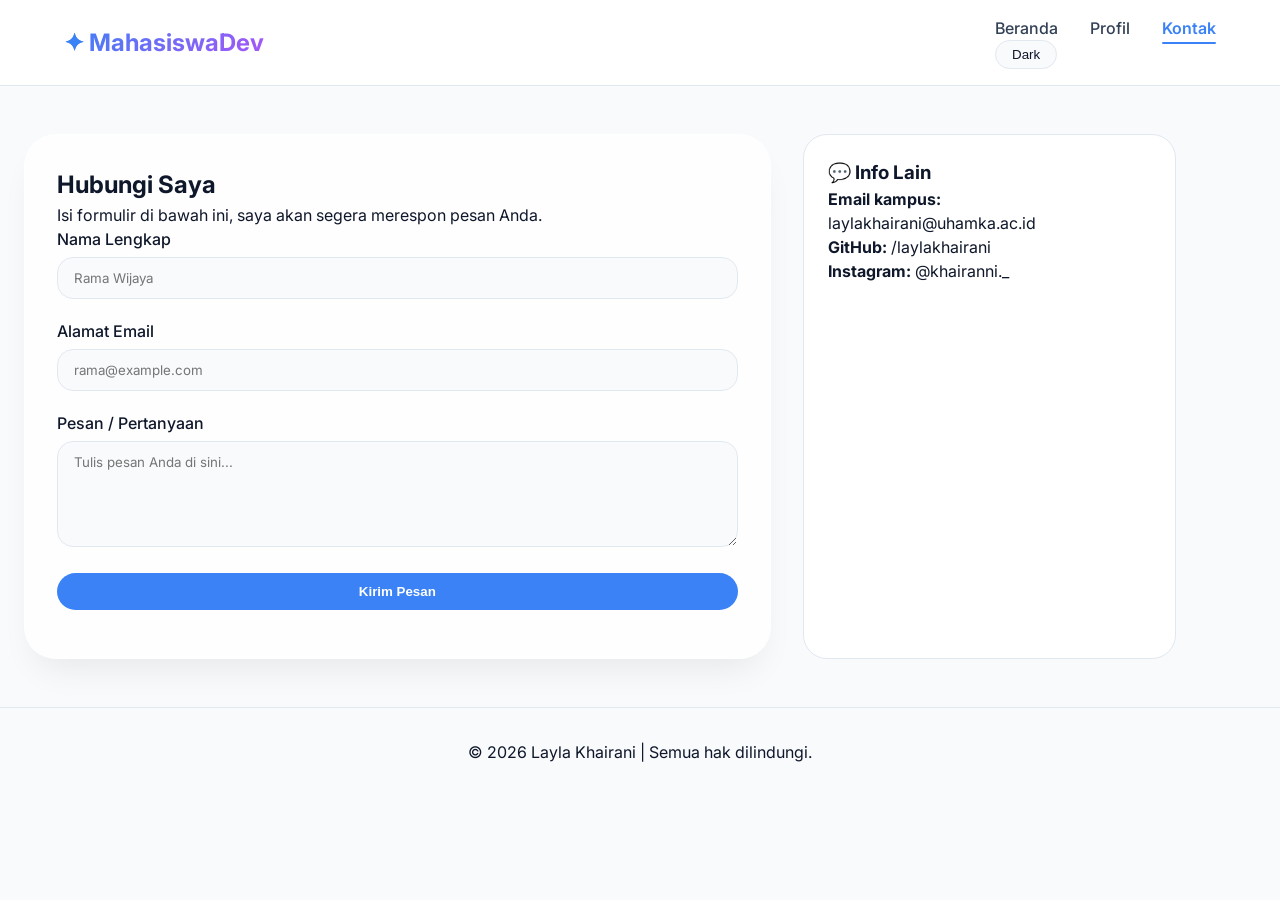
==== kontak.html @ 696b8a8e "Add files via upload" ====
<!doctype html>
<html lang="id">
  <head>
    <meta charset="UTF-8" />
    <meta name="viewport" content="width=device-width, initial-scale=1.0" />
    <title>Kontak | Portfolio Mahasiswa</title>
    <link rel="stylesheet" href="style.css" />
    <link
      href="https://fonts.googleapis.com/css2?family=Inter:opsz,wght@14..32,300;14..32,400;14..32,600;14..32,700&display=swap"
      rel="stylesheet"
    />
    <script src="script.js" defer></script>
  </head>
  <body>
    <header>
      <div class="container header-container">
        <div class="logo"><span class="logo-icon">✦</span> MahasiswaDev</div>
        <nav>
          <ul class="nav-links">
            <li><a href="index.html" class="nav-link">Beranda</a></li>
            <li><a href="profil.html" class="nav-link">Profil</a></li>
            <li><a href="kontak.html" class="nav-link active">Kontak</a></li>
          </ul>
          <button id="darkModeToggle" class="dark-toggle">Dark</button>
        </nav>
      </div>
    </header>

    <main>
      <div class="container contact-wrapper">
        <div class="glass-card contact-card">
          <h2>Hubungi Saya</h2>
          <p>
            Isi formulir di bawah ini, saya akan segera merespon pesan Anda.
          </p>
          <form id="contactForm" class="contact-form">
            <div class="form-group">
              <label for="name"
                >Nama Lengkap <span class="required"></span
              ></label>
              <input
                type="text"
                id="name"
                name="name"
                placeholder="Rama Wijaya"
                autocomplete="off"
              />
              <div class="error-msg" id="nameError"></div>
            </div>
            <div class="form-group">
              <label for="email"
                >Alamat Email <span class="required"></span
              ></label>
              <input
                type="email"
                id="email"
                name="email"
                placeholder="rama@example.com"
              />
              <div class="error-msg" id="emailError"></div>
            </div>
            <div class="form-group">
              <label for="message">Pesan / Pertanyaan</label>
              <textarea
                id="message"
                name="message"
                rows="5"
                placeholder="Tulis pesan Anda di sini..."
              ></textarea>
            </div>
            <button type="submit" class="btn-primary submit-btn">
              Kirim Pesan
            </button>
          </form>
          <div id="formStatus" class="form-status"></div>
        </div>
        <div class="contact-info modern-card">
          <h3>💬 Info Lain</h3>
          <p><strong>Email kampus:</strong> laylakhairani@uhamka.ac.id</p>
          <p><strong>GitHub:</strong> /laylakhairani</p>
          <p><strong>Instagram:</strong> @khairanni._</p>
        </div>
      </div>
    </main>

    <footer>
      <div class="container">
        <p>© 2026 Layla Khairani | Semua hak dilindungi.</p>
      </div>
    </footer>
  </body>
</html>
---- style.css ----
/* Reset & Base */
* {
  margin: 0;
  padding: 0;
  box-sizing: border-box;
  transition:
    background-color 0.3s ease,
    color 0.2s ease,
    border-color 0.2s;
}

:root {
  --bg-primary: #f8fafc;
  --bg-secondary: #ffffff;
  --text-primary: #0f172a;
  --text-secondary: #334155;
  --accent: #3b82f6;
  --accent-glow: rgba(59, 130, 246, 0.3);
  --card-bg: rgba(255, 255, 255, 0.8);
  --border-light: #e2e8f0;
  --shadow: 0 20px 35px -12px rgba(0, 0, 0, 0.08);
}

body.dark {
  --bg-primary: #0f172a;
  --bg-secondary: #1e293b;
  --text-primary: #f1f5f9;
  --text-secondary: #cbd5e1;
  --card-bg: rgba(30, 41, 59, 0.85);
  --border-light: #334155;
  --shadow: 0 20px 35px -12px rgba(0, 0, 0, 0.3);
}

body {
  font-family: "Inter", sans-serif;
  background: var(--bg-primary);
  color: var(--text-primary);
  line-height: 1.5;
}

.container {
  max-width: 1200px;
  margin: 0 auto;
  padding: 0 24px;
}

/* Header & Navbar */
header {
  background: var(--bg-secondary);
  backdrop-filter: blur(10px);
  border-bottom: 1px solid var(--border-light);
  position: sticky;
  top: 0;
  z-index: 100;
}

.header-container {
  display: flex;
  justify-content: space-between;
  align-items: center;
  padding: 1rem 24px;
  flex-wrap: wrap;
}

.logo {
  font-weight: 700;
  font-size: 1.5rem;
  background: linear-gradient(135deg, var(--accent), #a855f7);
  background-clip: text;
  -webkit-background-clip: text;
  color: transparent;
}

.logo-icon {
  background: none;
  color: var(--accent);
}

.nav-links {
  display: flex;
  gap: 2rem;
  list-style: none;
}

.nav-link {
  text-decoration: none;
  font-weight: 500;
  color: var(--text-secondary);
  transition: 0.2s;
  position: relative;
}

.nav-link:hover {
  color: var(--accent);
}

.nav-link.active {
  color: var(--accent);
  font-weight: 600;
}

.nav-link.active::after {
  content: "";
  position: absolute;
  bottom: -6px;
  left: 0;
  width: 100%;
  height: 2px;
  background: var(--accent);
  border-radius: 4px;
}

.dark-toggle {
  background: var(--bg-primary);
  border: 1px solid var(--border-light);
  border-radius: 40px;
  padding: 6px 16px;
  cursor: pointer;
  font-weight: 500;
  color: var(--text-primary);
  transition: 0.2s;
}

.dark-toggle:hover {
  background: var(--accent);
  color: white;
  transform: scale(0.96);
}

/* Glass Card & Modern */
.glass-card {
  background: var(--card-bg);
  backdrop-filter: blur(12px);
  border-radius: 2rem;
  border: 1px solid rgba(255, 255, 255, 0.2);
  box-shadow: var(--shadow);
  padding: 2rem;
}

.modern-card {
  background: var(--bg-secondary);
  border-radius: 1.5rem;
  padding: 1.5rem;
  transition: all 0.3s ease;
  border: 1px solid var(--border-light);
}

.modern-card:hover {
  transform: translateY(-6px);
  box-shadow: 0 20px 30px -12px rgba(0, 0, 0, 0.15);
}

.btn-primary {
  background: var(--accent);
  color: white;
  padding: 0.7rem 1.5rem;
  border-radius: 2rem;
  text-decoration: none;
  font-weight: 600;
  display: inline-block;
  transition: 0.2s;
  border: none;
  cursor: pointer;
}

.btn-primary:hover {
  background: #2563eb;
  transform: scale(1.02);
  box-shadow: 0 8px 20px var(--accent-glow);
}

.btn-outline {
  border: 1.5px solid var(--accent);
  background: transparent;
  color: var(--accent);
  padding: 0.7rem 1.5rem;
  border-radius: 2rem;
  text-decoration: none;
  font-weight: 600;
  transition: 0.2s;
}

.btn-outline:hover {
  background: var(--accent);
  color: white;
}

/* Hero Index */
.hero {
  margin: 2rem 0 3rem;
}

.hero-content {
  display: flex;
  gap: 2rem;
  flex-wrap: wrap;
  align-items: center;
}

.profile-photo {
  width: 180px;
  height: 180px;
  border-radius: 50%;
  object-fit: cover;
  border: 4px solid var(--accent);
  box-shadow: 0 20px 30px -10px rgba(0, 0, 0, 0.2);
}

.gradient-text {
  background: linear-gradient(135deg, var(--accent), #c084fc);
  background-clip: text;
  -webkit-background-clip: text;
  color: transparent;
}

.badge {
  background: rgba(59, 130, 246, 0.15);
  padding: 4px 12px;
  border-radius: 40px;
  font-size: 0.8rem;
  font-weight: 600;
}

.highlights {
  display: flex;
  gap: 1.5rem;
  flex-wrap: wrap;
  margin: 3rem 0;
}

/* Profil Page */
.profile-grid {
  display: grid;
  grid-template-columns: 1fr 1.2fr;
  gap: 2rem;
  margin: 2rem 0;
}

.identity-list li {
  display: flex;
  justify-content: space-between;
  padding: 0.8rem 0;
  border-bottom: 1px solid var(--border-light);
}

.extra-description.hidden {
  display: none;
}

.extra-description.show {
  display: block;
  margin-top: 1rem;
}

.btn-readmore {
  background: none;
  border: none;
  color: var(--accent);
  font-weight: 600;
  cursor: pointer;
  margin-top: 1rem;
  font-size: 0.9rem;
}

.skill-bar {
  background: var(--border-light);
  border-radius: 12px;
  height: 8px;
  margin-top: 6px;
  overflow: hidden;
}

.skill-level {
  background: linear-gradient(90deg, var(--accent), #a855f7);
  height: 100%;
  border-radius: 12px;
}

/* Kontak Form */
.contact-wrapper {
  display: grid;
  grid-template-columns: 2fr 1fr;
  gap: 2rem;
  margin: 3rem 0;
}

.form-group {
  margin-bottom: 1.25rem;
}

label {
  font-weight: 500;
  display: block;
  margin-bottom: 6px;
}

input,
textarea {
  width: 100%;
  padding: 12px 16px;
  background: var(--bg-primary);
  border: 1px solid var(--border-light);
  border-radius: 1rem;
  color: var(--text-primary);
  font-family: inherit;
}

input:focus,
textarea:focus {
  outline: none;
  border-color: var(--accent);
  box-shadow: 0 0 0 3px var(--accent-glow);
}

.error-msg {
  color: #ef4444;
  font-size: 0.75rem;
  margin-top: 4px;
}

.submit-btn {
  width: 100%;
  background: var(--accent);
}

.form-status {
  margin-top: 1rem;
  text-align: center;
}

footer {
  text-align: center;
  padding: 2rem 0;
  border-top: 1px solid var(--border-light);
  margin-top: 3rem;
}

@media (max-width: 768px) {
  .profile-grid,
  .contact-wrapper,
  .hero-content {
    grid-template-columns: 1fr;
    flex-direction: column;
  }
  .nav-links {
    gap: 1rem;
  }
  .header-container {
    flex-direction: column;
    gap: 0.8rem;
  }
}
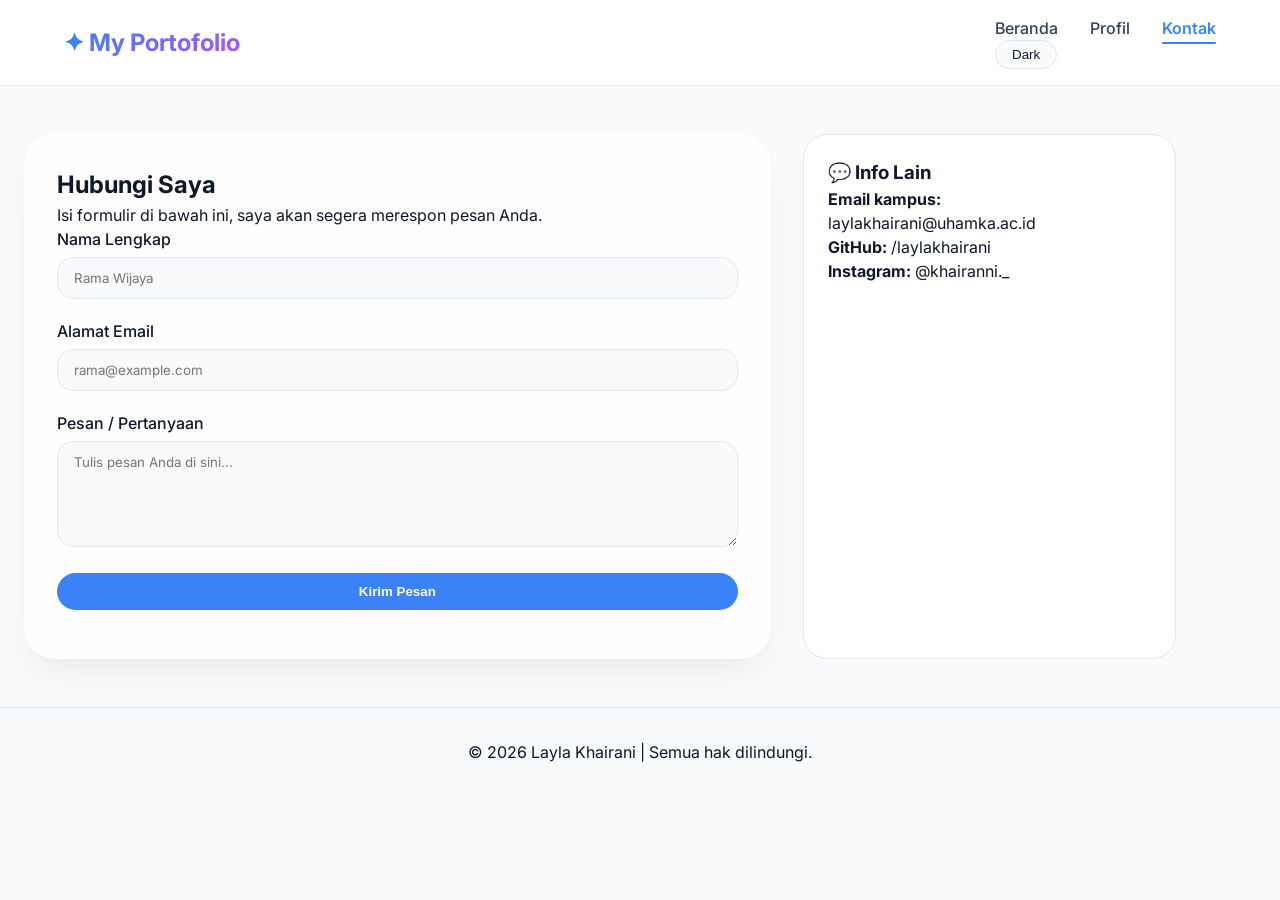
==== commit 9102e717: "Update kontak.html" ====
--- a/kontak.html
+++ b/kontak.html
@@ -14,7 +14,7 @@
   <body>
     <header>
       <div class="container header-container">
-        <div class="logo"><span class="logo-icon">✦</span> MahasiswaDev</div>
+        <div class="logo"><span class="logo-icon">✦</span> My Portofolio</div>
         <nav>
           <ul class="nav-links">
             <li><a href="index.html" class="nav-link">Beranda</a></li>
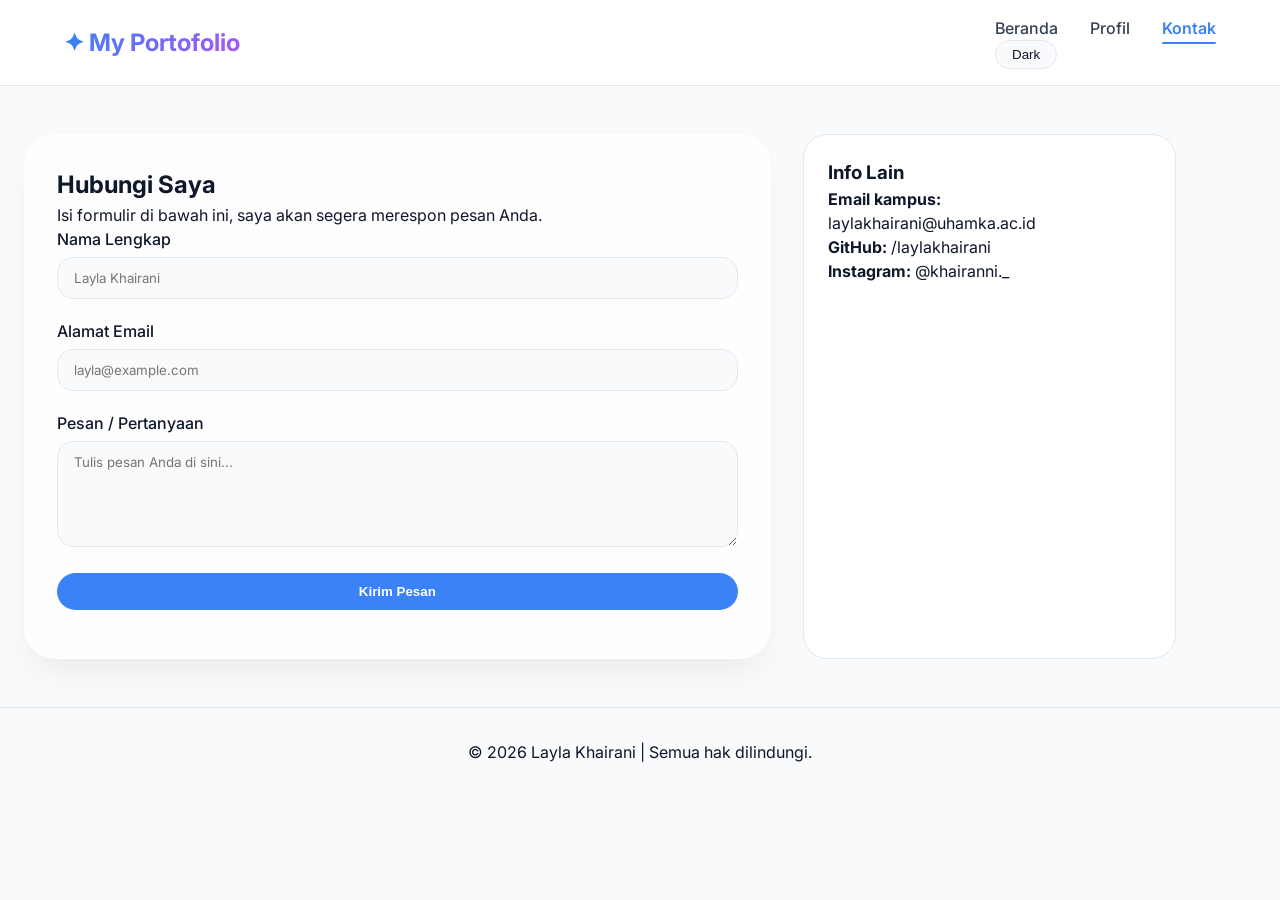
==== commit a2ba2de8: "Update kontak.html" ====
--- a/kontak.html
+++ b/kontak.html
@@ -42,7 +42,7 @@
                 type="text"
                 id="name"
                 name="name"
-                placeholder="Rama Wijaya"
+                placeholder="Layla Khairani"
                 autocomplete="off"
               />
               <div class="error-msg" id="nameError"></div>
@@ -55,7 +55,7 @@
                 type="email"
                 id="email"
                 name="email"
-                placeholder="rama@example.com"
+                placeholder="layla@example.com"
               />
               <div class="error-msg" id="emailError"></div>
             </div>
@@ -75,7 +75,7 @@
           <div id="formStatus" class="form-status"></div>
         </div>
         <div class="contact-info modern-card">
-          <h3>💬 Info Lain</h3>
+          <h3>Info Lain</h3>
           <p><strong>Email kampus:</strong> laylakhairani@uhamka.ac.id</p>
           <p><strong>GitHub:</strong> /laylakhairani</p>
           <p><strong>Instagram:</strong> @khairanni._</p>
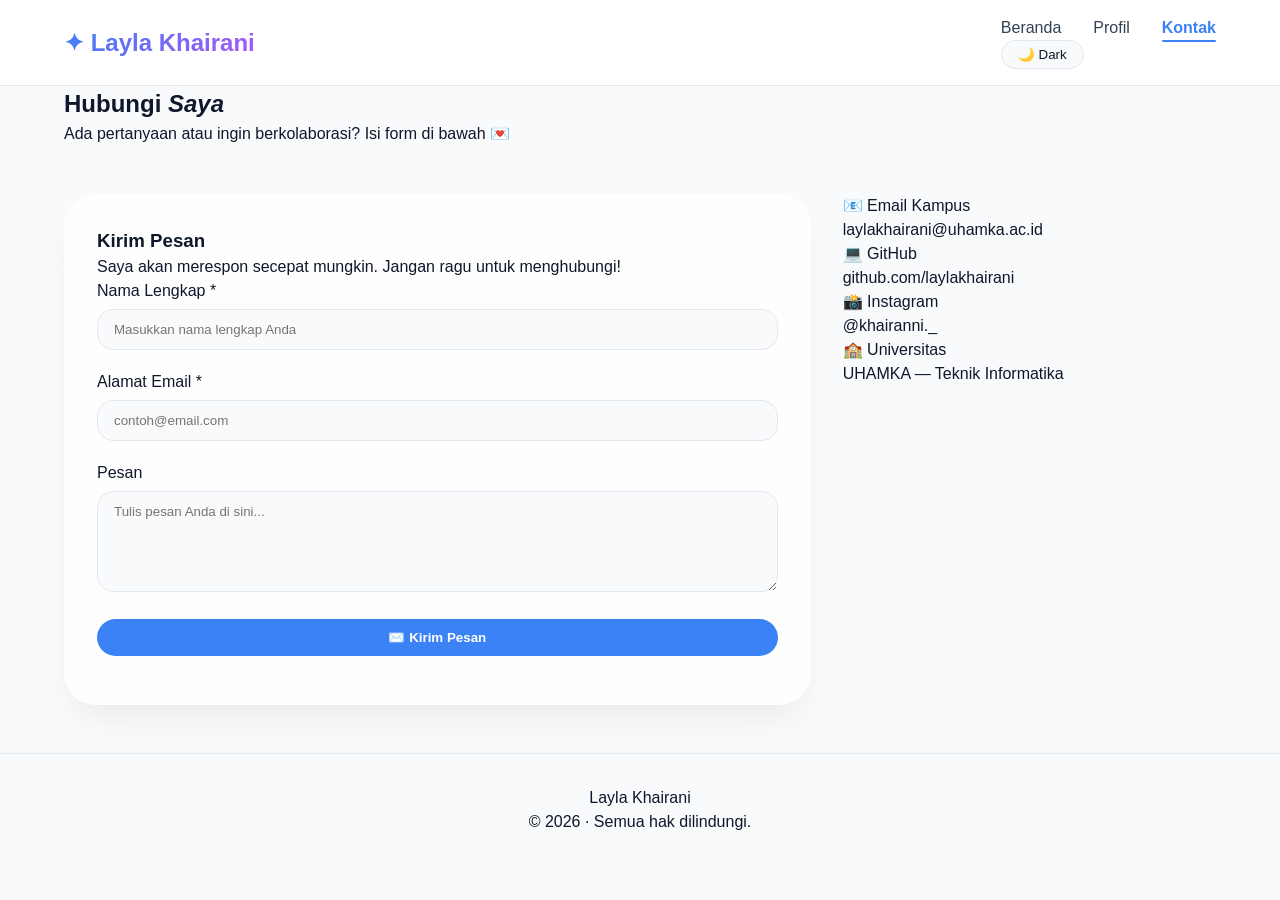
==== commit 2a98fa68: "Update kontak.html" ====
--- a/kontak.html
+++ b/kontak.html
@@ -3,90 +3,123 @@
   <head>
     <meta charset="UTF-8" />
     <meta name="viewport" content="width=device-width, initial-scale=1.0" />
-    <title>Kontak | Portfolio Mahasiswa</title>
+    <title>Kontak | Layla Khairani</title>
     <link rel="stylesheet" href="style.css" />
-    <link
-      href="https://fonts.googleapis.com/css2?family=Inter:opsz,wght@14..32,300;14..32,400;14..32,600;14..32,700&display=swap"
-      rel="stylesheet"
-    />
     <script src="script.js" defer></script>
   </head>
   <body>
+
     <header>
       <div class="container header-container">
-        <div class="logo"><span class="logo-icon">✦</span> My Portofolio</div>
+        <a href="index.html" class="logo">✦ Layla Khairani</a>
         <nav>
           <ul class="nav-links">
             <li><a href="index.html" class="nav-link">Beranda</a></li>
             <li><a href="profil.html" class="nav-link">Profil</a></li>
             <li><a href="kontak.html" class="nav-link active">Kontak</a></li>
           </ul>
-          <button id="darkModeToggle" class="dark-toggle">Dark</button>
+          <button id="darkModeToggle" class="dark-toggle">🌙 Dark</button>
         </nav>
       </div>
     </header>
 
     <main>
-      <div class="container contact-wrapper">
-        <div class="glass-card contact-card">
-          <h2>Hubungi Saya</h2>
-          <p>
-            Isi formulir di bawah ini, saya akan segera merespon pesan Anda.
-          </p>
-          <form id="contactForm" class="contact-form">
-            <div class="form-group">
-              <label for="name"
-                >Nama Lengkap <span class="required"></span
-              ></label>
-              <input
-                type="text"
-                id="name"
-                name="name"
-                placeholder="Layla Khairani"
-                autocomplete="off"
-              />
-              <div class="error-msg" id="nameError"></div>
+      <div class="container">
+
+        <div class="page-header animate animate-d1">
+          <h2 class="page-title">Hubungi <span class="grad-name" style="display:inline; font-style:italic;">Saya</span></h2>
+          <p class="page-subtitle">Ada pertanyaan atau ingin berkolaborasi? Isi form di bawah 💌</p>
+        </div>
+
+        <div class="contact-wrapper">
+
+          <!-- Form -->
+          <div class="glass-card animate animate-d2">
+            <h3 class="contact-title">Kirim Pesan</h3>
+            <p class="contact-desc">Saya akan merespon secepat mungkin. Jangan ragu untuk menghubungi!</p>
+
+            <form id="contactForm">
+
+              <div class="form-group">
+                <label for="name">Nama Lengkap <span class="req">*</span></label>
+                <input
+                  type="text"
+                  id="name"
+                  name="name"
+                  placeholder="Masukkan nama lengkap Anda"
+                  autocomplete="off"
+                />
+                <div class="error-msg" id="nameError"></div>
+              </div>
+
+              <div class="form-group">
+                <label for="email">Alamat Email <span class="req">*</span></label>
+                <input
+                  type="email"
+                  id="email"
+                  name="email"
+                  placeholder="contoh@email.com"
+                />
+                <div class="error-msg" id="emailError"></div>
+              </div>
+
+              <div class="form-group">
+                <label for="message">Pesan</label>
+                <textarea
+                  id="message"
+                  name="message"
+                  rows="5"
+                  placeholder="Tulis pesan Anda di sini..."
+                ></textarea>
+              </div>
+
+              <button type="submit" class="btn-primary submit-btn">
+                ✉️ Kirim Pesan
+              </button>
+
+            </form>
+
+            <div id="formStatus" class="form-status"></div>
+          </div>
+
+          <!-- Info -->
+          <div class="contact-info-card animate animate-d3">
+
+            <div class="info-block">
+              <div class="info-block-label">📧 Email Kampus</div>
+              <div class="info-block-val">laylakhairani@uhamka.ac.id</div>
             </div>
-            <div class="form-group">
-              <label for="email"
-                >Alamat Email <span class="required"></span
-              ></label>
-              <input
-                type="email"
-                id="email"
-                name="email"
-                placeholder="layla@example.com"
-              />
-              <div class="error-msg" id="emailError"></div>
+
+            <div class="info-block">
+              <div class="info-block-label">💻 GitHub</div>
+              <div class="info-block-val">github.com/laylakhairani</div>
             </div>
-            <div class="form-group">
-              <label for="message">Pesan / Pertanyaan</label>
-              <textarea
-                id="message"
-                name="message"
-                rows="5"
-                placeholder="Tulis pesan Anda di sini..."
-              ></textarea>
+
+            <div class="info-block">
+              <div class="info-block-label">📸 Instagram</div>
+              <div class="info-block-val">@khairanni._</div>
             </div>
-            <button type="submit" class="btn-primary submit-btn">
-              Kirim Pesan
-            </button>
-          </form>
-          <div id="formStatus" class="form-status"></div>
+
+            <div class="info-block">
+              <div class="info-block-label">🏫 Universitas</div>
+              <div class="info-block-val">UHAMKA — Teknik Informatika</div>
+            </div>
+
+          </div>
+
         </div>
-        <div class="contact-info modern-card">
-          <h3>Info Lain</h3>
-          <p><strong>Email kampus:</strong> laylakhairani@uhamka.ac.id</p>
-          <p><strong>GitHub:</strong> /laylakhairani</p>
-          <p><strong>Instagram:</strong> @khairanni._</p>
-        </div>
+
       </div>
     </main>
 
     <footer>
       <div class="container">
-        <p>© 2026 Layla Khairani | Semua hak dilindungi.</p>
+        <div class="footer-inner">
+          <span class="footer-name">Layla Khairani</span>
+          <p class="footer-copy">© 2026 · Semua hak dilindungi.</p>
+        </div>
       </div>
     </footer>
+
   </body>
 </html>
